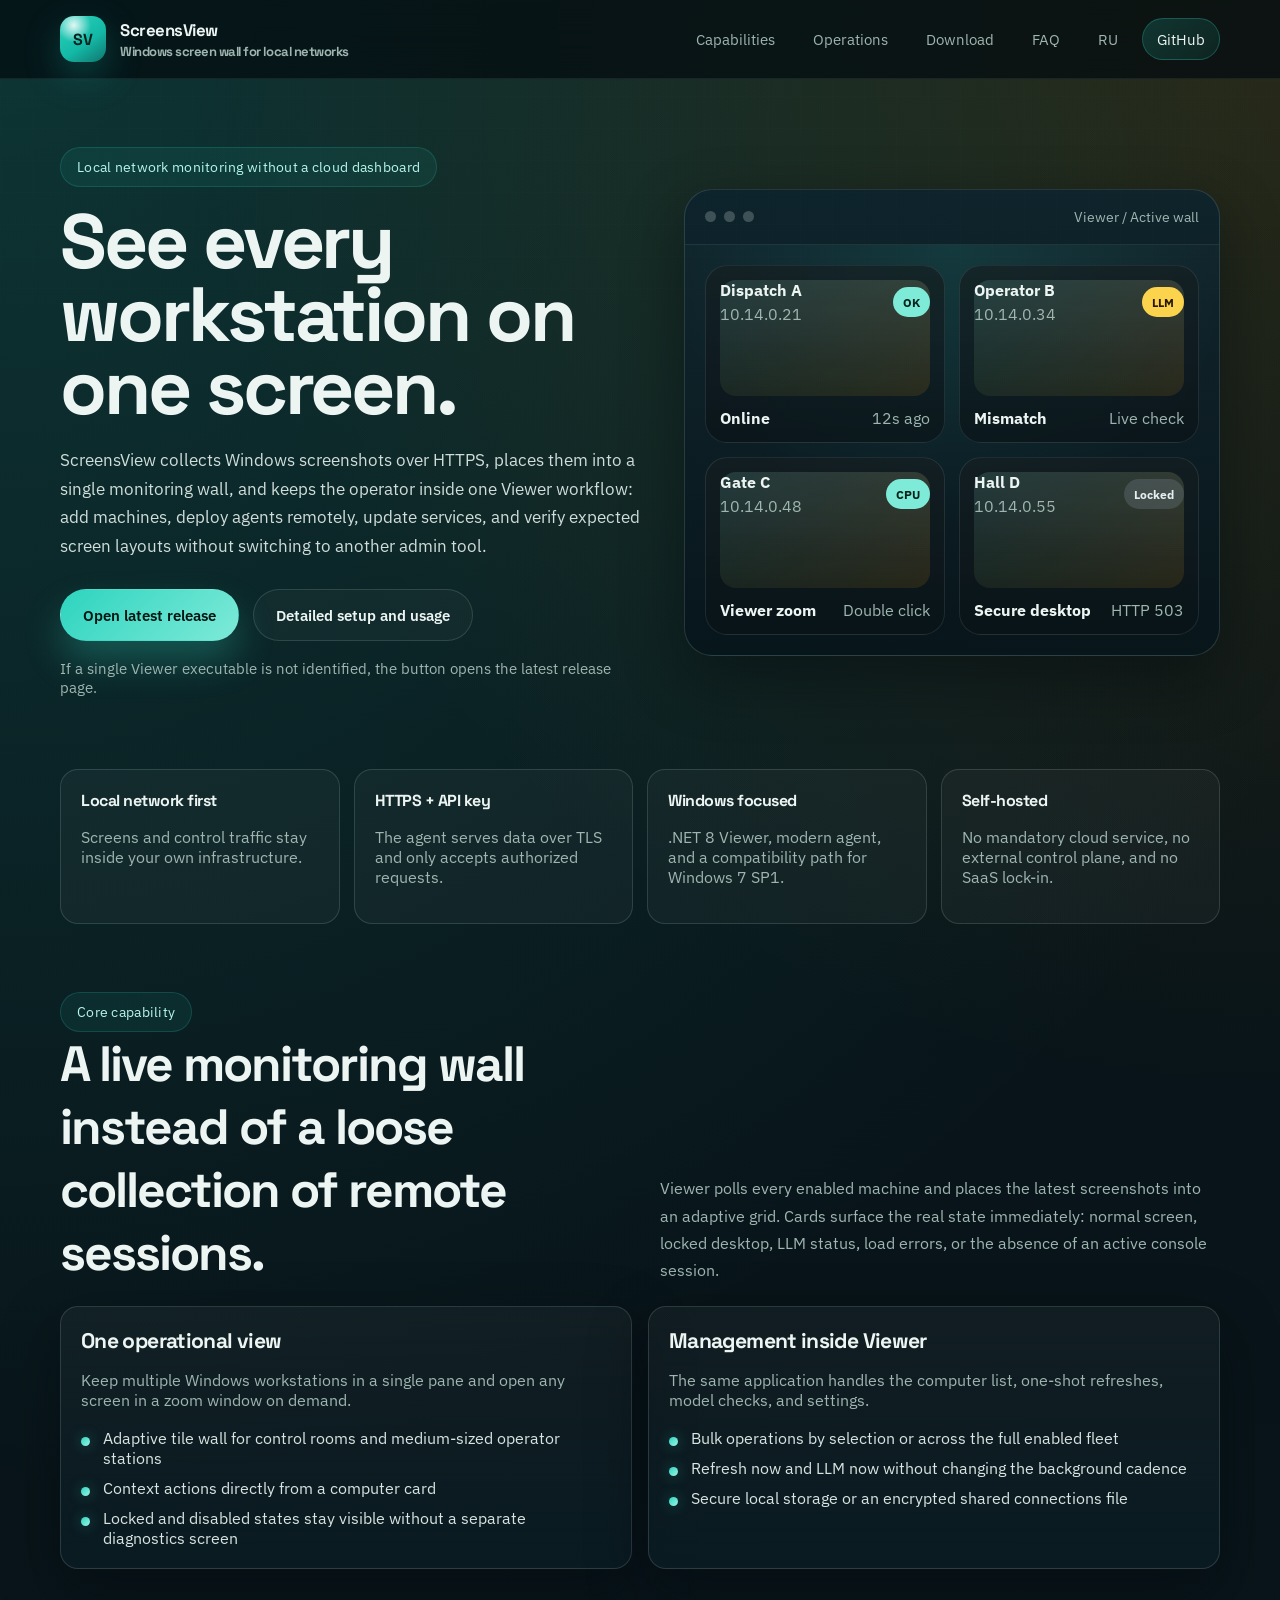
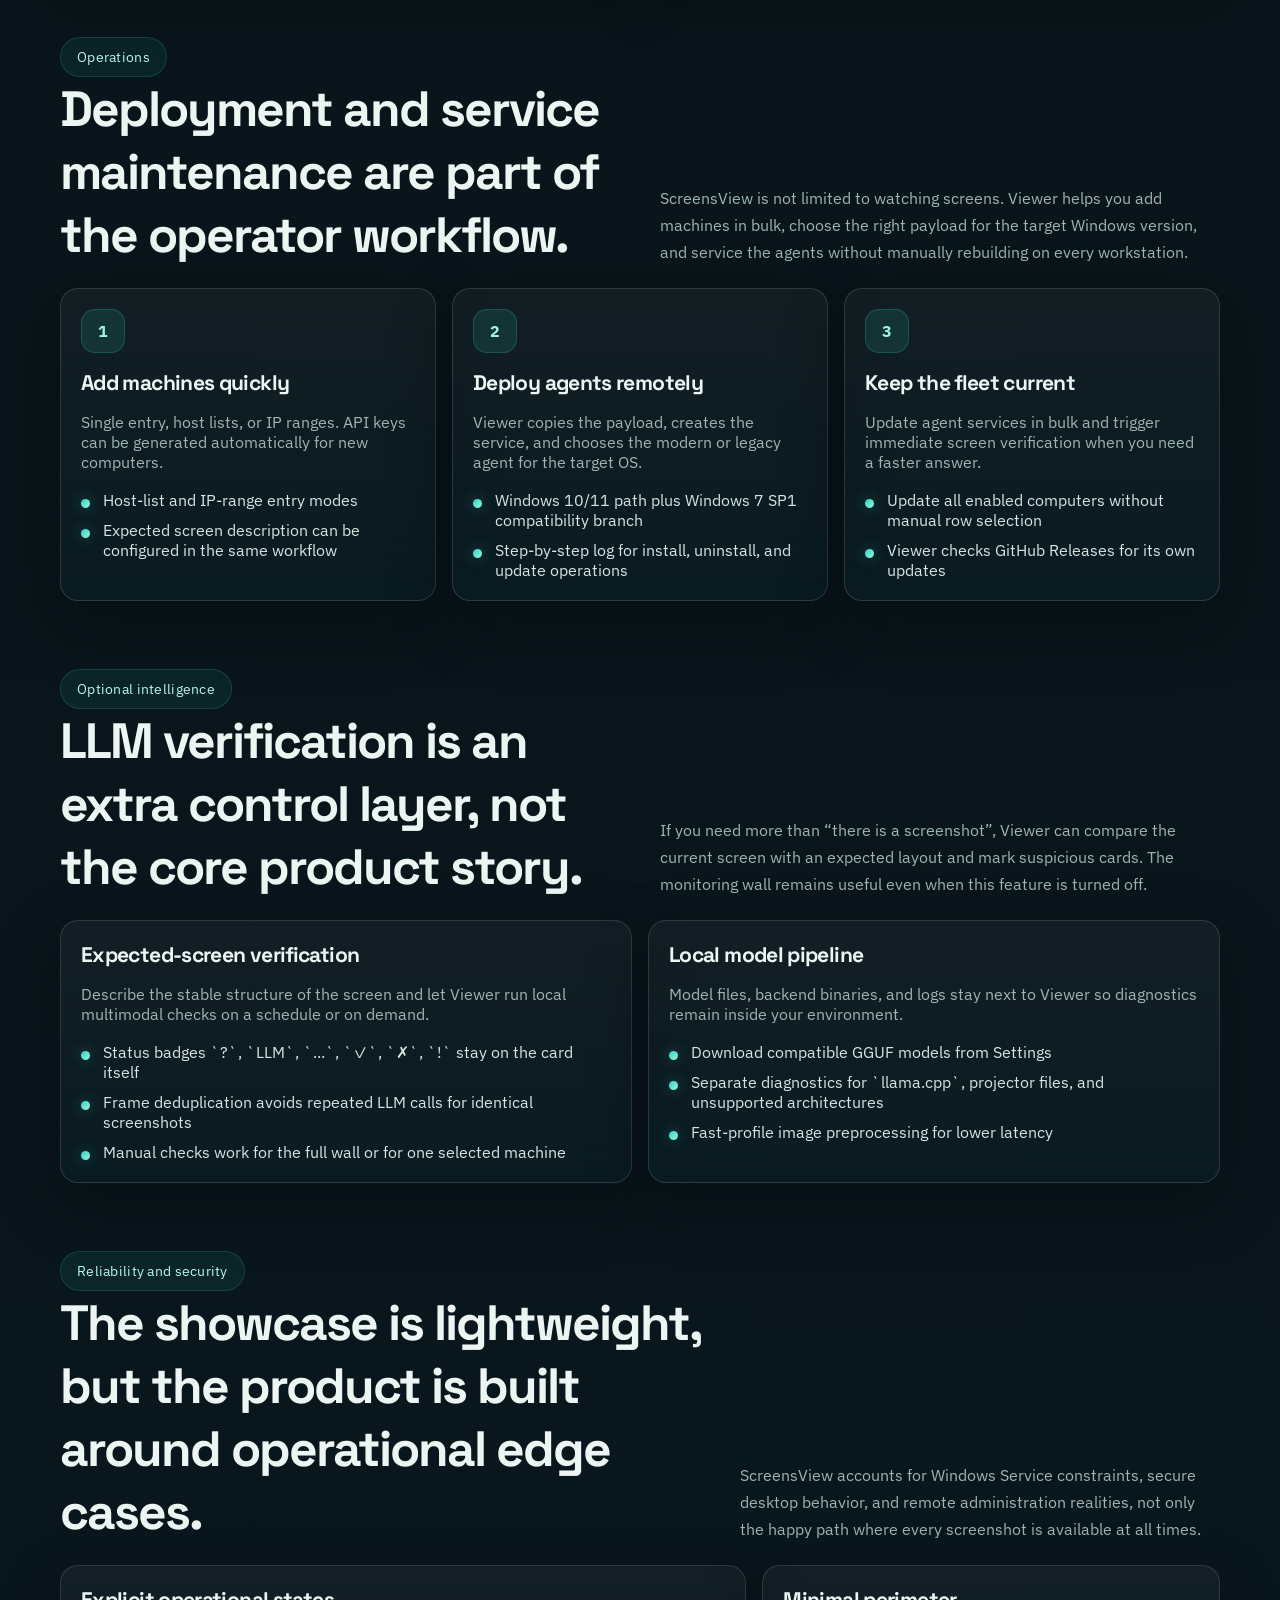
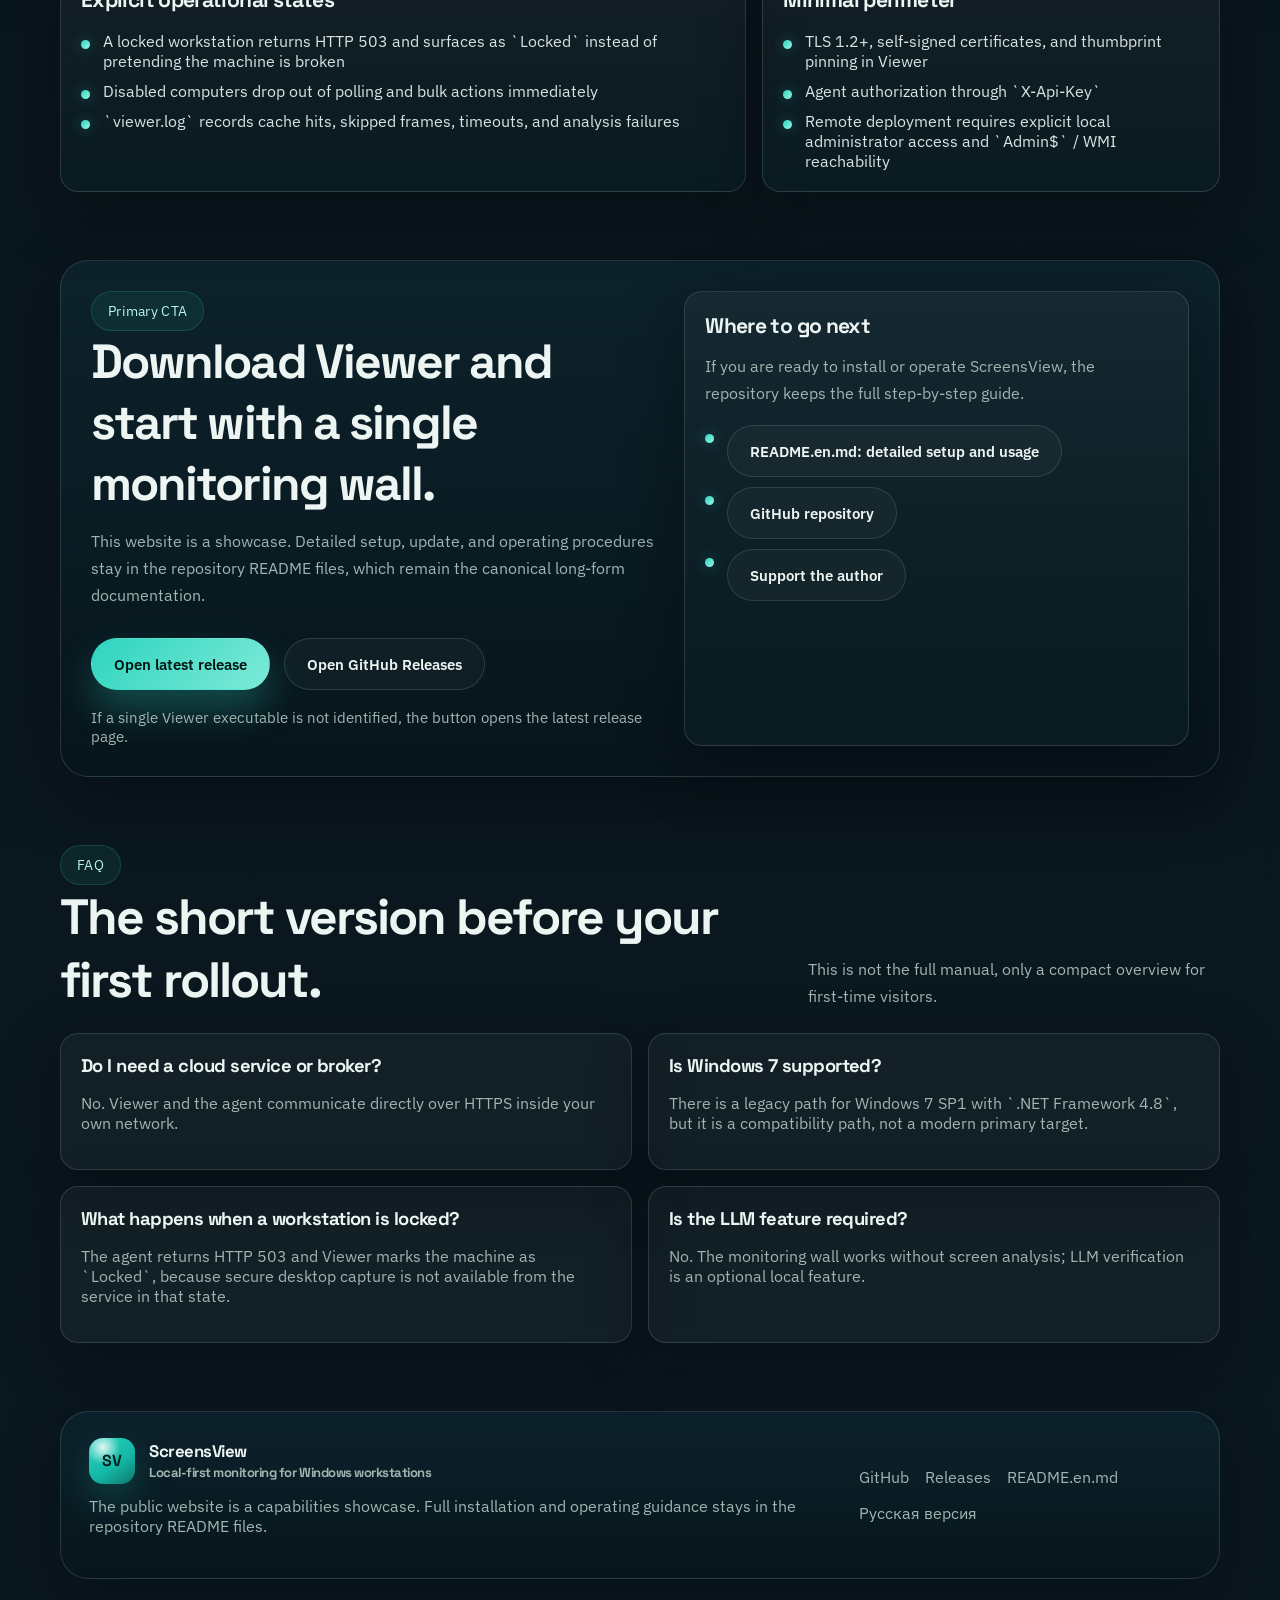
==== website/en/index.html @ a1db934d "feat: add bilingual GitHub Pages showcase - add Russian and English one-page showcase sites under we" ====
<!DOCTYPE html>
<html lang="en"
      data-release-fallback="https://github.com/titanrain/ScreensView/releases"
      data-download-primary-label="Download Viewer"
      data-download-fallback-label="Open latest release"
      data-download-direct-status="A direct executable is available in the current ScreensView release."
      data-download-fallback-status="If a single Viewer executable is not identified, the button opens the latest release page.">
<head>
  <meta charset="utf-8">
  <meta name="viewport" content="width=device-width, initial-scale=1">
  <title>ScreensView - monitor Windows workstations across your local network</title>
  <meta name="description" content="ScreensView shows Windows workstation screens in a single monitoring wall, helps deploy agents remotely, and optionally verifies expected screen states.">
  <link rel="preconnect" href="https://fonts.googleapis.com">
  <link rel="preconnect" href="https://fonts.gstatic.com" crossorigin>
  <link href="https://fonts.googleapis.com/css2?family=IBM+Plex+Sans:wght@400;500;600;700&family=Space+Grotesk:wght@500;700&display=swap" rel="stylesheet">
  <link rel="stylesheet" href="../assets/site.css">
</head>
<body>
  <header class="topbar">
    <div class="topbar-inner">
      <a class="brand" href="#top" aria-label="ScreensView">
        <span class="brand-mark">SV</span>
        <span class="brand-copy">
          <strong>ScreensView</strong>
          <span>Windows screen wall for local networks</span>
        </span>
      </a>
      <button class="nav-toggle" type="button" data-menu-toggle aria-expanded="false" aria-controls="site-nav">
        <span class="sr-only">Open navigation</span>
        <svg viewBox="0 0 24 24" fill="none" stroke="currentColor" stroke-width="1.7" stroke-linecap="round">
          <path d="M4 7h16"></path><path d="M4 12h16"></path><path d="M4 17h16"></path>
        </svg>
      </button>
      <nav class="site-nav" id="site-nav" data-site-nav data-open="false" aria-label="Primary navigation">
        <a href="#capabilities">Capabilities</a>
        <a href="#operations">Operations</a>
        <a href="#download">Download</a>
        <a href="#faq">FAQ</a>
        <a href="../" lang="ru" hreflang="ru">RU</a>
        <a class="nav-cta" href="https://github.com/titanrain/ScreensView">GitHub</a>
      </nav>
    </div>
  </header>

  <main id="top">
    <section class="hero">
      <div>
        <span class="eyebrow">Local network monitoring without a cloud dashboard</span>
        <h1>See every workstation on one screen.</h1>
        <p class="hero-lede">
          ScreensView collects Windows screenshots over HTTPS, places them into a single monitoring wall,
          and keeps the operator inside one Viewer workflow: add machines, deploy agents remotely, update services,
          and verify expected screen layouts without switching to another admin tool.
        </p>
        <div class="hero-actions">
          <a class="button button-primary" data-download-link data-dynamic-label="true" href="https://github.com/titanrain/ScreensView/releases">Download Viewer</a>
          <a class="button button-secondary" href="https://github.com/titanrain/ScreensView/blob/master/README.en.md">Detailed setup and usage</a>
        </div>
        <div class="status-line">
          <span data-download-status>If a single Viewer executable is not identified, the button opens the latest release page.</span>
          <strong data-download-version hidden></strong>
        </div>
      </div>
      <article class="hero-card" aria-label="Monitoring wall preview">
        <div class="hero-card-top">
          <div class="dots" aria-hidden="true"><span></span><span></span><span></span></div>
          <span class="mock-meta">Viewer / Active wall</span>
        </div>
        <div class="wall-grid">
          <article class="screen-card"><header><div class="screen-title"><strong>Dispatch A</strong><span>10.14.0.21</span></div><span class="screen-badge ok">OK</span></header><footer><strong>Online</strong><span>12s ago</span></footer></article>
          <article class="screen-card"><header><div class="screen-title"><strong>Operator B</strong><span>10.14.0.34</span></div><span class="screen-badge warn">LLM</span></header><footer><strong>Mismatch</strong><span>Live check</span></footer></article>
          <article class="screen-card"><header><div class="screen-title"><strong>Gate C</strong><span>10.14.0.48</span></div><span class="screen-badge ok">CPU</span></header><footer><strong>Viewer zoom</strong><span>Double click</span></footer></article>
          <article class="screen-card"><header><div class="screen-title"><strong>Hall D</strong><span>10.14.0.55</span></div><span class="screen-badge locked">Locked</span></header><footer><strong>Secure desktop</strong><span>HTTP 503</span></footer></article>
        </div>
      </article>
    </section>

    <section class="section">
      <div class="trust-strip">
        <article class="trust-item"><strong>Local network first</strong><p>Screens and control traffic stay inside your own infrastructure.</p></article>
        <article class="trust-item"><strong>HTTPS + API key</strong><p>The agent serves data over TLS and only accepts authorized requests.</p></article>
        <article class="trust-item"><strong>Windows focused</strong><p>.NET 8 Viewer, modern agent, and a compatibility path for Windows 7 SP1.</p></article>
        <article class="trust-item"><strong>Self-hosted</strong><p>No mandatory cloud service, no external control plane, and no SaaS lock-in.</p></article>
      </div>
    </section>

    <section class="section" id="capabilities">
      <div class="section-intro">
        <div><span class="eyebrow">Core capability</span><h2>A live monitoring wall instead of a loose collection of remote sessions.</h2></div>
        <p>Viewer polls every enabled machine and places the latest screenshots into an adaptive grid. Cards surface the real state immediately: normal screen, locked desktop, LLM status, load errors, or the absence of an active console session.</p>
      </div>
      <div class="feature-grid">
        <article class="feature-card"><h3>One operational view</h3><p>Keep multiple Windows workstations in a single pane and open any screen in a zoom window on demand.</p><ul><li>Adaptive tile wall for control rooms and medium-sized operator stations</li><li>Context actions directly from a computer card</li><li>Locked and disabled states stay visible without a separate diagnostics screen</li></ul></article>
        <article class="feature-card"><h3>Management inside Viewer</h3><p>The same application handles the computer list, one-shot refreshes, model checks, and settings.</p><ul><li>Bulk operations by selection or across the full enabled fleet</li><li>Refresh now and LLM now without changing the background cadence</li><li>Secure local storage or an encrypted shared connections file</li></ul></article>
      </div>
    </section>

    <section class="section" id="operations">
      <div class="section-intro">
        <div><span class="eyebrow">Operations</span><h2>Deployment and service maintenance are part of the operator workflow.</h2></div>
        <p>ScreensView is not limited to watching screens. Viewer helps you add machines in bulk, choose the right payload for the target Windows version, and service the agents without manually rebuilding on every workstation.</p>
      </div>
      <div class="ops-grid">
        <article class="ops-card"><span class="ops-step">1</span><h3>Add machines quickly</h3><p>Single entry, host lists, or IP ranges. API keys can be generated automatically for new computers.</p><ul><li>Host-list and IP-range entry modes</li><li>Expected screen description can be configured in the same workflow</li></ul></article>
        <article class="ops-card"><span class="ops-step">2</span><h3>Deploy agents remotely</h3><p>Viewer copies the payload, creates the service, and chooses the modern or legacy agent for the target OS.</p><ul><li>Windows 10/11 path plus Windows 7 SP1 compatibility branch</li><li>Step-by-step log for install, uninstall, and update operations</li></ul></article>
        <article class="ops-card"><span class="ops-step">3</span><h3>Keep the fleet current</h3><p>Update agent services in bulk and trigger immediate screen verification when you need a faster answer.</p><ul><li>Update all enabled computers without manual row selection</li><li>Viewer checks GitHub Releases for its own updates</li></ul></article>
      </div>
    </section>

    <section class="section">
      <div class="section-intro">
        <div><span class="eyebrow">Optional intelligence</span><h2>LLM verification is an extra control layer, not the core product story.</h2></div>
        <p>If you need more than “there is a screenshot”, Viewer can compare the current screen with an expected layout and mark suspicious cards. The monitoring wall remains useful even when this feature is turned off.</p>
      </div>
      <div class="feature-grid">
        <article class="feature-card"><h3>Expected-screen verification</h3><p>Describe the stable structure of the screen and let Viewer run local multimodal checks on a schedule or on demand.</p><ul><li>Status badges `?`, `LLM`, `...`, `✓`, `✗`, `!` stay on the card itself</li><li>Frame deduplication avoids repeated LLM calls for identical screenshots</li><li>Manual checks work for the full wall or for one selected machine</li></ul></article>
        <article class="feature-card"><h3>Local model pipeline</h3><p>Model files, backend binaries, and logs stay next to Viewer so diagnostics remain inside your environment.</p><ul><li>Download compatible GGUF models from Settings</li><li>Separate diagnostics for `llama.cpp`, projector files, and unsupported architectures</li><li>Fast-profile image preprocessing for lower latency</li></ul></article>
      </div>
    </section>

    <section class="section">
      <div class="section-intro">
        <div><span class="eyebrow">Reliability and security</span><h2>The showcase is lightweight, but the product is built around operational edge cases.</h2></div>
        <p>ScreensView accounts for Windows Service constraints, secure desktop behavior, and remote administration realities, not only the happy path where every screenshot is available at all times.</p>
      </div>
      <div class="reliability-grid">
        <article class="reliability-card"><h3>Explicit operational states</h3><ul><li>A locked workstation returns HTTP 503 and surfaces as `Locked` instead of pretending the machine is broken</li><li>Disabled computers drop out of polling and bulk actions immediately</li><li>`viewer.log` records cache hits, skipped frames, timeouts, and analysis failures</li></ul></article>
        <article class="reliability-card"><h3>Minimal perimeter</h3><ul><li>TLS 1.2+, self-signed certificates, and thumbprint pinning in Viewer</li><li>Agent authorization through `X-Api-Key`</li><li>Remote deployment requires explicit local administrator access and `Admin$` / WMI reachability</li></ul></article>
      </div>
    </section>

    <section class="section" id="download">
      <div class="cta-panel">
        <div>
          <span class="eyebrow">Primary CTA</span>
          <h2>Download Viewer and start with a single monitoring wall.</h2>
          <p>This website is a showcase. Detailed setup, update, and operating procedures stay in the repository README files, which remain the canonical long-form documentation.</p>
          <div class="hero-actions">
            <a class="button button-primary" data-download-link data-dynamic-label="true" href="https://github.com/titanrain/ScreensView/releases">Download Viewer</a>
            <a class="button button-secondary" href="https://github.com/titanrain/ScreensView/releases">Open GitHub Releases</a>
          </div>
          <div class="status-line"><span data-download-status>If a single Viewer executable is not identified, the button opens the latest release page.</span><strong data-download-version hidden></strong></div>
        </div>
        <aside class="feature-card">
          <h3>Where to go next</h3>
          <p>If you are ready to install or operate ScreensView, the repository keeps the full step-by-step guide.</p>
          <ul>
            <li><a class="link-button button-secondary" href="https://github.com/titanrain/ScreensView/blob/master/README.en.md">README.en.md: detailed setup and usage</a></li>
            <li><a class="link-button button-secondary" href="https://github.com/titanrain/ScreensView">GitHub repository</a></li>
            <li><a class="link-button button-secondary" href="https://donatr.ee/titanrain">Support the author</a></li>
          </ul>
        </aside>
      </div>
    </section>

    <section class="section" id="faq">
      <div class="section-intro">
        <div><span class="eyebrow">FAQ</span><h2>The short version before your first rollout.</h2></div>
        <p>This is not the full manual, only a compact overview for first-time visitors.</p>
      </div>
      <div class="faq-grid">
        <article class="faq-item"><h3>Do I need a cloud service or broker?</h3><p>No. Viewer and the agent communicate directly over HTTPS inside your own network.</p></article>
        <article class="faq-item"><h3>Is Windows 7 supported?</h3><p>There is a legacy path for Windows 7 SP1 with `.NET Framework 4.8`, but it is a compatibility path, not a modern primary target.</p></article>
        <article class="faq-item"><h3>What happens when a workstation is locked?</h3><p>The agent returns HTTP 503 and Viewer marks the machine as `Locked`, because secure desktop capture is not available from the service in that state.</p></article>
        <article class="faq-item"><h3>Is the LLM feature required?</h3><p>No. The monitoring wall works without screen analysis; LLM verification is an optional local feature.</p></article>
      </div>
    </section>
  </main>

  <footer class="footer">
    <div class="footer-panel">
      <div class="footer-inner">
        <div>
          <div class="brand"><span class="brand-mark">SV</span><span class="brand-copy"><strong>ScreensView</strong><span>Local-first monitoring for Windows workstations</span></span></div>
          <p class="footnote" style="margin-top: 12px;">The public website is a capabilities showcase. Full installation and operating guidance stays in the repository README files.</p>
        </div>
        <nav class="footer-links" aria-label="Footer links">
          <a href="https://github.com/titanrain/ScreensView">GitHub</a>
          <a href="https://github.com/titanrain/ScreensView/releases">Releases</a>
          <a href="https://github.com/titanrain/ScreensView/blob/master/README.en.md">README.en.md</a>
          <a href="../" lang="ru" hreflang="ru">Русская версия</a>
        </nav>
      </div>
    </div>
  </footer>

  <script src="../assets/site.js"></script>
</body>
</html>
---- website/assets/site.css ----
:root {
  --bg: #081419;
  --surface: rgba(11, 26, 33, 0.78);
  --surface-strong: rgba(13, 35, 45, 0.94);
  --border: rgba(178, 204, 201, 0.18);
  --text: #edf5f3;
  --muted: #9eb5b0;
  --brand: #2dd4bf;
  --brand-strong: #0f766e;
  --accent: #f59e0b;
  --shadow: 0 22px 60px rgba(1, 8, 12, 0.42);
  --radius-lg: 28px;
  --radius-md: 18px;
  --content-width: min(1160px, calc(100vw - 40px));
}

* {
  box-sizing: border-box;
}

html {
  scroll-behavior: smooth;
}

body {
  margin: 0;
  min-width: 320px;
  color: var(--text);
  font-family: "IBM Plex Sans", "Segoe UI", sans-serif;
  background:
    radial-gradient(circle at top left, rgba(45, 212, 191, 0.18), transparent 30%),
    radial-gradient(circle at top right, rgba(245, 158, 11, 0.14), transparent 22%),
    linear-gradient(180deg, #071216 0%, #081419 22%, #0b1820 100%);
}

body::before {
  content: "";
  position: fixed;
  inset: 0;
  pointer-events: none;
  background-image:
    linear-gradient(rgba(255, 255, 255, 0.025) 1px, transparent 1px),
    linear-gradient(90deg, rgba(255, 255, 255, 0.025) 1px, transparent 1px);
  background-size: 32px 32px;
  mask-image: linear-gradient(180deg, rgba(255, 255, 255, 0.4), transparent 88%);
}

a {
  color: inherit;
  text-decoration: none;
}

.topbar {
  position: sticky;
  top: 0;
  z-index: 20;
  backdrop-filter: blur(18px);
  background: rgba(4, 12, 16, 0.72);
  border-bottom: 1px solid rgba(163, 194, 190, 0.1);
}

.topbar-inner,
.hero,
.section,
.footer-panel {
  width: var(--content-width);
  margin: 0 auto;
}

.topbar-inner {
  display: flex;
  align-items: center;
  justify-content: space-between;
  min-height: 78px;
  gap: 24px;
}

.brand {
  display: inline-flex;
  align-items: center;
  gap: 14px;
  font-family: "Space Grotesk", "Segoe UI", sans-serif;
  font-weight: 700;
  letter-spacing: -0.03em;
}

.brand-mark {
  display: grid;
  place-items: center;
  width: 46px;
  height: 46px;
  border-radius: 14px;
  color: #03211d;
  background:
    radial-gradient(circle at 30% 20%, rgba(255, 255, 255, 0.86), transparent 35%),
    linear-gradient(145deg, #2dd4bf 0%, #14b8a6 58%, #0f766e 100%);
  box-shadow: 0 14px 34px rgba(15, 118, 110, 0.45);
}

.brand-copy {
  display: flex;
  flex-direction: column;
  gap: 2px;
}

.brand-copy strong {
  font-size: 1.05rem;
}

.brand-copy span {
  font-size: 0.82rem;
  color: var(--muted);
}

.nav-toggle {
  display: none;
  width: 44px;
  height: 44px;
  border: 1px solid var(--border);
  border-radius: 14px;
  background: rgba(255, 255, 255, 0.02);
  color: var(--text);
}

.site-nav {
  display: flex;
  align-items: center;
  gap: 10px;
}

.site-nav a {
  padding: 10px 14px;
  border-radius: 999px;
  color: var(--muted);
  font-size: 0.95rem;
}

.site-nav a:hover,
.site-nav a:focus-visible,
.footer-links a:hover,
.footer-links a:focus-visible {
  color: var(--text);
  background: rgba(255, 255, 255, 0.05);
}

.nav-cta {
  background: linear-gradient(135deg, rgba(45, 212, 191, 0.18), rgba(45, 212, 191, 0.09));
  border: 1px solid rgba(45, 212, 191, 0.28);
  color: var(--text) !important;
}

.hero {
  display: grid;
  grid-template-columns: 1.04fr 0.96fr;
  gap: 44px;
  padding: 68px 0 38px;
  align-items: center;
}

.eyebrow {
  display: inline-flex;
  align-items: center;
  gap: 10px;
  padding: 10px 16px;
  border-radius: 999px;
  background: rgba(45, 212, 191, 0.08);
  border: 1px solid rgba(45, 212, 191, 0.18);
  color: #b6f5eb;
  font-size: 0.88rem;
  letter-spacing: 0.02em;
}

.hero h1,
.section h2,
.faq-item h3,
.cta-panel h2 {
  margin: 0;
  font-family: "Space Grotesk", "Segoe UI", sans-serif;
  letter-spacing: -0.04em;
}

.hero h1 {
  margin-top: 18px;
  font-size: clamp(2.7rem, 6vw, 4.8rem);
  line-height: 0.95;
}

.hero-lede {
  margin: 22px 0 0;
  max-width: 620px;
  color: #d0ddda;
  font-size: 1.06rem;
  line-height: 1.7;
}

.hero-actions,
.status-line,
.trust-strip,
.feature-grid,
.ops-grid,
.reliability-grid,
.faq-grid,
.footer-inner {
  display: grid;
}

.hero-actions {
  grid-auto-flow: column;
  justify-content: start;
  gap: 14px;
  margin-top: 28px;
}

.button,
.link-button {
  display: inline-flex;
  align-items: center;
  justify-content: center;
  gap: 10px;
  min-height: 52px;
  padding: 0 22px;
  border-radius: 999px;
  border: 1px solid transparent;
  font-weight: 600;
  font-size: 0.96rem;
  transition: transform 160ms ease, border-color 160ms ease, background 160ms ease;
}

.button:hover,
.link-button:hover,
.button:focus-visible,
.link-button:focus-visible {
  transform: translateY(-1px);
}

.button-primary {
  color: #041612;
  background: linear-gradient(135deg, #2dd4bf, #7eead8);
  box-shadow: 0 20px 36px rgba(45, 212, 191, 0.28);
}

.button-secondary {
  border-color: rgba(168, 194, 190, 0.18);
  background: rgba(255, 255, 255, 0.03);
  color: var(--text);
}

.status-line {
  grid-auto-flow: column;
  justify-content: start;
  gap: 18px;
  align-items: center;
  margin-top: 18px;
  color: var(--muted);
  font-size: 0.93rem;
}

.status-line strong {
  color: var(--text);
}

.hero-card,
.feature-card,
.ops-card,
.reliability-card,
.cta-panel,
.faq-item,
.footer-panel {
  background: linear-gradient(180deg, rgba(13, 35, 45, 0.9), rgba(7, 21, 27, 0.9));
  border: 1px solid var(--border);
  border-radius: var(--radius-lg);
  box-shadow: var(--shadow);
}

.hero-card {
  overflow: hidden;
}

.hero-card-top {
  display: flex;
  align-items: center;
  justify-content: space-between;
  padding: 18px 20px;
  border-bottom: 1px solid rgba(160, 192, 189, 0.12);
}

.dots {
  display: flex;
  gap: 8px;
}

.dots span {
  width: 11px;
  height: 11px;
  border-radius: 999px;
  background: rgba(232, 243, 241, 0.22);
}

.mock-meta {
  color: var(--muted);
  font-size: 0.86rem;
}

.wall-grid {
  display: grid;
  grid-template-columns: repeat(2, 1fr);
  gap: 14px;
  padding: 20px;
  background:
    linear-gradient(180deg, rgba(255, 255, 255, 0.012), transparent),
    radial-gradient(circle at top, rgba(45, 212, 191, 0.12), transparent 58%);
}

.screen-card {
  position: relative;
  min-height: 162px;
  padding: 14px;
  border-radius: 22px;
  background:
    linear-gradient(180deg, rgba(255, 255, 255, 0.05), rgba(255, 255, 255, 0.018)),
    rgba(3, 13, 17, 0.68);
  border: 1px solid rgba(176, 205, 201, 0.12);
}

.screen-card::after {
  content: "";
  position: absolute;
  inset: 14px 14px auto;
  height: 66%;
  border-radius: 16px;
  background:
    linear-gradient(145deg, rgba(45, 212, 191, 0.08), rgba(245, 158, 11, 0.12)),
    linear-gradient(180deg, rgba(255, 255, 255, 0.08), transparent);
}

.screen-card header,
.screen-card footer {
  position: relative;
  z-index: 1;
  display: flex;
  align-items: center;
  justify-content: space-between;
}

.screen-card header {
  margin-bottom: 84px;
}

.screen-title {
  display: flex;
  flex-direction: column;
  gap: 4px;
}

.screen-title strong {
  font-size: 0.98rem;
}

.screen-title span,
.screen-card footer span,
.footnote,
.section-intro p,
.trust-item p,
.feature-card p,
.ops-card p,
.reliability-card p,
.cta-panel p,
.faq-item p {
  color: var(--muted);
}

.screen-badge {
  padding: 7px 10px;
  border-radius: 999px;
  font-size: 0.78rem;
  font-weight: 700;
}

.screen-badge.ok {
  color: #04231a;
  background: #7eead8;
}

.screen-badge.warn {
  color: #271803;
  background: #fcd34d;
}

.screen-badge.locked {
  color: #e6eef0;
  background: rgba(148, 163, 184, 0.22);
}

.section {
  padding: 34px 0;
}

.section-intro {
  display: flex;
  align-items: end;
  justify-content: space-between;
  gap: 24px;
  margin-bottom: 22px;
}

.section-intro h2 {
  font-size: clamp(2rem, 4vw, 3.1rem);
}

.section-intro p {
  max-width: 560px;
  margin: 0;
  line-height: 1.7;
}

.trust-strip {
  grid-template-columns: repeat(4, 1fr);
  gap: 14px;
}

.trust-item,
.feature-card,
.ops-card,
.reliability-card,
.faq-item {
  padding: 20px;
  border: 1px solid var(--border);
  border-radius: var(--radius-md);
  background: rgba(255, 255, 255, 0.035);
}

.trust-item strong,
.feature-card h3,
.ops-card h3,
.reliability-card h3,
.cta-side h3,
.faq-item h3 {
  font-family: "Space Grotesk", "Segoe UI", sans-serif;
  letter-spacing: -0.03em;
}

.trust-item strong {
  display: block;
  margin-bottom: 8px;
}

.feature-grid {
  grid-template-columns: repeat(2, 1fr);
  gap: 16px;
}

.feature-card,
.ops-card,
.reliability-card {
  background: linear-gradient(180deg, rgba(255, 255, 255, 0.04), rgba(10, 28, 35, 0.84));
}

.feature-card h3,
.ops-card h3,
.reliability-card h3 {
  margin: 0 0 10px;
  font-size: 1.32rem;
}

.feature-card ul,
.ops-card ul,
.reliability-card ul,
.cta-side ul {
  margin: 18px 0 0;
  padding: 0;
  list-style: none;
  display: grid;
  gap: 10px;
}

.feature-card li,
.ops-card li,
.reliability-card li,
.cta-side li {
  position: relative;
  padding-left: 22px;
  color: #d8e4e1;
}

.feature-card li::before,
.ops-card li::before,
.reliability-card li::before,
.cta-side li::before {
  content: "";
  position: absolute;
  left: 0;
  top: 0.56em;
  width: 9px;
  height: 9px;
  border-radius: 999px;
  background: linear-gradient(135deg, var(--brand), #99f6e4);
  box-shadow: 0 0 14px rgba(45, 212, 191, 0.4);
}

.ops-grid {
  grid-template-columns: repeat(3, 1fr);
  gap: 16px;
}

.ops-step {
  display: inline-flex;
  align-items: center;
  justify-content: center;
  width: 44px;
  height: 44px;
  margin-bottom: 16px;
  border-radius: 14px;
  background: rgba(45, 212, 191, 0.12);
  border: 1px solid rgba(45, 212, 191, 0.22);
  color: #9cf4e8;
  font-weight: 700;
}

.reliability-grid {
  grid-template-columns: 1.2fr 0.8fr;
  gap: 16px;
}

.cta-panel {
  display: grid;
  grid-template-columns: 1.06fr 0.94fr;
  gap: 24px;
  padding: 30px;
}

.cta-panel h2 {
  font-size: clamp(2rem, 4vw, 3rem);
}

.cta-panel p {
  margin-top: 14px;
  line-height: 1.7;
}

.cta-side {
  padding: 24px;
  border-radius: 22px;
  background: rgba(255, 255, 255, 0.035);
  border: 1px solid rgba(181, 203, 200, 0.12);
}

.cta-side h3 {
  margin: 0 0 10px;
}

.faq-grid {
  grid-template-columns: repeat(2, 1fr);
  gap: 16px;
}

.faq-item h3 {
  margin-bottom: 10px;
  font-size: 1.15rem;
}

.footer {
  padding: 34px 0 44px;
}

.footer-panel {
  padding: 26px 28px;
}

.footer-inner {
  display: flex;
  align-items: center;
  justify-content: space-between;
  gap: 18px;
}

.footer-links {
  display: flex;
  flex-wrap: wrap;
  gap: 16px;
  color: var(--muted);
}

.sr-only {
  position: absolute;
  width: 1px;
  height: 1px;
  padding: 0;
  margin: -1px;
  overflow: hidden;
  clip: rect(0, 0, 0, 0);
  white-space: nowrap;
  border: 0;
}

@media (max-width: 1080px) {
  .hero,
  .cta-panel,
  .reliability-grid {
    grid-template-columns: 1fr;
  }

  .trust-strip,
  .feature-grid,
  .ops-grid,
  .faq-grid {
    grid-template-columns: repeat(2, 1fr);
  }
}

@media (max-width: 760px) {
  .nav-toggle {
    display: inline-flex;
    align-items: center;
    justify-content: center;
  }

  .site-nav {
    position: absolute;
    top: calc(100% + 12px);
    right: 20px;
    left: 20px;
    display: grid;
    padding: 14px;
    border-radius: 22px;
    background: rgba(5, 15, 20, 0.96);
    border: 1px solid rgba(165, 195, 191, 0.16);
    box-shadow: var(--shadow);
    opacity: 0;
    transform: translateY(-8px);
    pointer-events: none;
    transition: opacity 160ms ease, transform 160ms ease;
  }

  .site-nav[data-open="true"] {
    opacity: 1;
    transform: translateY(0);
    pointer-events: auto;
  }

  .hero {
    padding-top: 48px;
  }

  .hero-actions,
  .status-line,
  .trust-strip,
  .feature-grid,
  .ops-grid,
  .reliability-grid,
  .faq-grid {
    grid-template-columns: 1fr;
    grid-auto-flow: row;
  }

  .wall-grid {
    grid-template-columns: 1fr;
  }

  .section-intro,
  .footer-inner {
    flex-direction: column;
    align-items: start;
  }
}
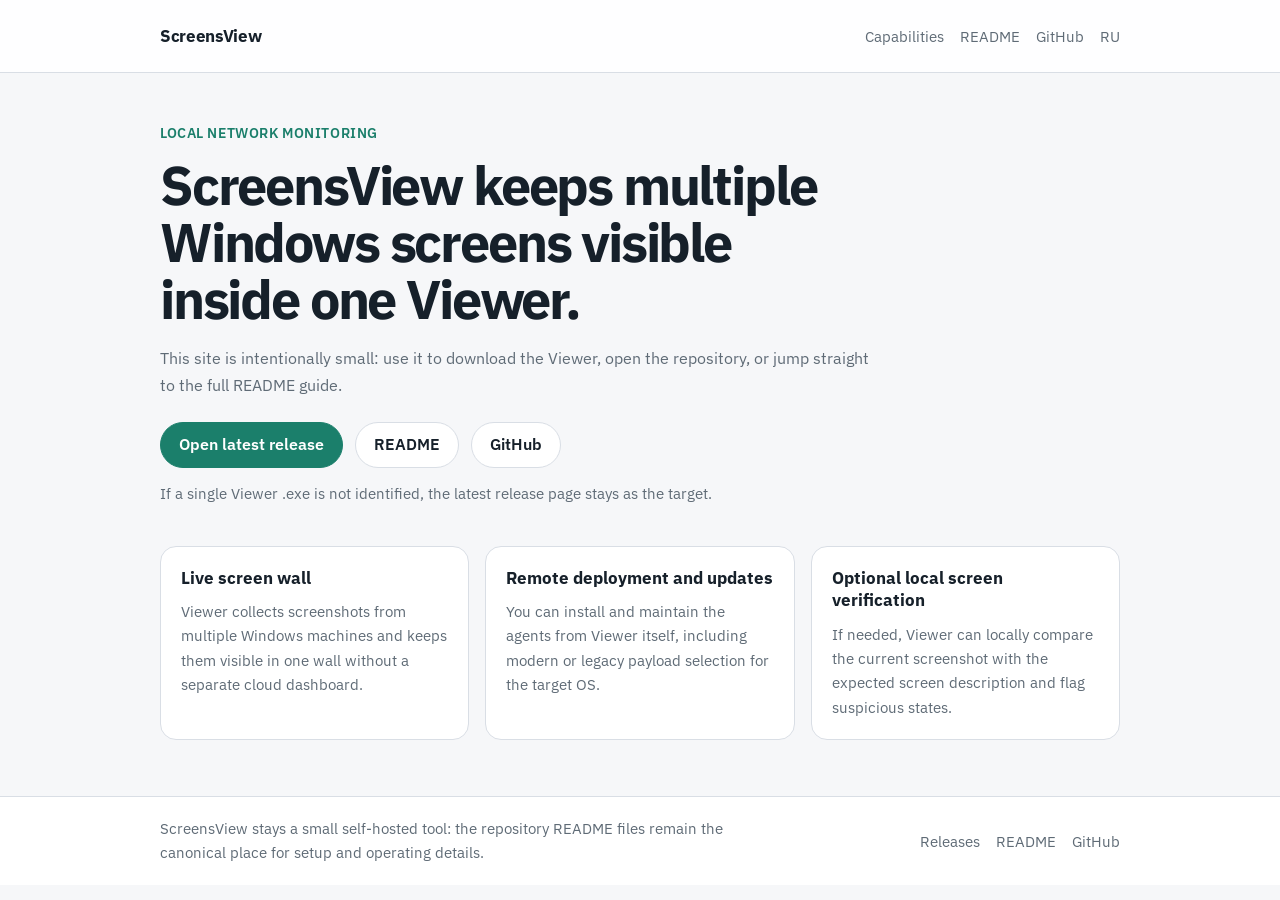
==== commit 8def65c6: "feat: simplify GitHub Pages showcase Reduce the RU and EN Pages site to a minimal product homepage w" ====
--- a/website/en/index.html
+++ b/website/en/index.html
@@ -4,182 +4,71 @@
       data-download-primary-label="Download Viewer"
       data-download-fallback-label="Open latest release"
       data-download-direct-status="A direct executable is available in the current ScreensView release."
-      data-download-fallback-status="If a single Viewer executable is not identified, the button opens the latest release page.">
+      data-download-fallback-status="If a single Viewer .exe is not identified, the latest release page stays as the target.">
 <head>
   <meta charset="utf-8">
   <meta name="viewport" content="width=device-width, initial-scale=1">
-  <title>ScreensView - monitor Windows workstations across your local network</title>
-  <meta name="description" content="ScreensView shows Windows workstation screens in a single monitoring wall, helps deploy agents remotely, and optionally verifies expected screen states.">
+  <title>ScreensView - Windows screens in one Viewer</title>
+  <meta name="description" content="ScreensView shows Windows workstation screens inside one Viewer and helps manage the agents without extra infrastructure.">
   <link rel="preconnect" href="https://fonts.googleapis.com">
   <link rel="preconnect" href="https://fonts.gstatic.com" crossorigin>
-  <link href="https://fonts.googleapis.com/css2?family=IBM+Plex+Sans:wght@400;500;600;700&family=Space+Grotesk:wght@500;700&display=swap" rel="stylesheet">
+  <link href="https://fonts.googleapis.com/css2?family=IBM+Plex+Sans:wght@400;500;600;700&display=swap" rel="stylesheet">
   <link rel="stylesheet" href="../assets/site.css">
 </head>
 <body>
-  <header class="topbar">
-    <div class="topbar-inner">
-      <a class="brand" href="#top" aria-label="ScreensView">
-        <span class="brand-mark">SV</span>
-        <span class="brand-copy">
-          <strong>ScreensView</strong>
-          <span>Windows screen wall for local networks</span>
-        </span>
-      </a>
-      <button class="nav-toggle" type="button" data-menu-toggle aria-expanded="false" aria-controls="site-nav">
-        <span class="sr-only">Open navigation</span>
-        <svg viewBox="0 0 24 24" fill="none" stroke="currentColor" stroke-width="1.7" stroke-linecap="round">
-          <path d="M4 7h16"></path><path d="M4 12h16"></path><path d="M4 17h16"></path>
-        </svg>
-      </button>
-      <nav class="site-nav" id="site-nav" data-site-nav data-open="false" aria-label="Primary navigation">
+  <header class="site-header">
+    <div class="container header-row">
+      <a class="brand" href="#top">ScreensView</a>
+      <nav class="site-nav" aria-label="Primary navigation">
         <a href="#capabilities">Capabilities</a>
-        <a href="#operations">Operations</a>
-        <a href="#download">Download</a>
-        <a href="#faq">FAQ</a>
+        <a href="https://github.com/titanrain/ScreensView/blob/master/README.en.md">README</a>
+        <a href="https://github.com/titanrain/ScreensView">GitHub</a>
         <a href="../" lang="ru" hreflang="ru">RU</a>
-        <a class="nav-cta" href="https://github.com/titanrain/ScreensView">GitHub</a>
       </nav>
     </div>
   </header>
 
-  <main id="top">
-    <section class="hero">
-      <div>
-        <span class="eyebrow">Local network monitoring without a cloud dashboard</span>
-        <h1>See every workstation on one screen.</h1>
-        <p class="hero-lede">
-          ScreensView collects Windows screenshots over HTTPS, places them into a single monitoring wall,
-          and keeps the operator inside one Viewer workflow: add machines, deploy agents remotely, update services,
-          and verify expected screen layouts without switching to another admin tool.
-        </p>
-        <div class="hero-actions">
-          <a class="button button-primary" data-download-link data-dynamic-label="true" href="https://github.com/titanrain/ScreensView/releases">Download Viewer</a>
-          <a class="button button-secondary" href="https://github.com/titanrain/ScreensView/blob/master/README.en.md">Detailed setup and usage</a>
-        </div>
-        <div class="status-line">
-          <span data-download-status>If a single Viewer executable is not identified, the button opens the latest release page.</span>
-          <strong data-download-version hidden></strong>
-        </div>
+  <main id="top" class="container page">
+    <section class="hero" data-hero>
+      <p class="eyebrow">Local network monitoring</p>
+      <h1>ScreensView keeps multiple Windows screens visible inside one Viewer.</h1>
+      <p class="lead">
+        This site is intentionally small: use it to download the Viewer, open the repository, or jump straight to the full README guide.
+      </p>
+      <div class="cta-row" data-cta-row>
+        <a class="button button-primary" data-download-link data-dynamic-label="true" href="https://github.com/titanrain/ScreensView/releases">Download Viewer</a>
+        <a class="button button-secondary" href="https://github.com/titanrain/ScreensView/blob/master/README.en.md">README</a>
+        <a class="button button-secondary" href="https://github.com/titanrain/ScreensView">GitHub</a>
       </div>
-      <article class="hero-card" aria-label="Monitoring wall preview">
-        <div class="hero-card-top">
-          <div class="dots" aria-hidden="true"><span></span><span></span><span></span></div>
-          <span class="mock-meta">Viewer / Active wall</span>
-        </div>
-        <div class="wall-grid">
-          <article class="screen-card"><header><div class="screen-title"><strong>Dispatch A</strong><span>10.14.0.21</span></div><span class="screen-badge ok">OK</span></header><footer><strong>Online</strong><span>12s ago</span></footer></article>
-          <article class="screen-card"><header><div class="screen-title"><strong>Operator B</strong><span>10.14.0.34</span></div><span class="screen-badge warn">LLM</span></header><footer><strong>Mismatch</strong><span>Live check</span></footer></article>
-          <article class="screen-card"><header><div class="screen-title"><strong>Gate C</strong><span>10.14.0.48</span></div><span class="screen-badge ok">CPU</span></header><footer><strong>Viewer zoom</strong><span>Double click</span></footer></article>
-          <article class="screen-card"><header><div class="screen-title"><strong>Hall D</strong><span>10.14.0.55</span></div><span class="screen-badge locked">Locked</span></header><footer><strong>Secure desktop</strong><span>HTTP 503</span></footer></article>
-        </div>
-      </article>
+      <p class="download-status">
+        <span data-download-status>If a direct Viewer .exe is not found, the button opens the latest release page.</span>
+        <strong data-download-version hidden></strong>
+      </p>
     </section>
 
-    <section class="section">
-      <div class="trust-strip">
-        <article class="trust-item"><strong>Local network first</strong><p>Screens and control traffic stay inside your own infrastructure.</p></article>
-        <article class="trust-item"><strong>HTTPS + API key</strong><p>The agent serves data over TLS and only accepts authorized requests.</p></article>
-        <article class="trust-item"><strong>Windows focused</strong><p>.NET 8 Viewer, modern agent, and a compatibility path for Windows 7 SP1.</p></article>
-        <article class="trust-item"><strong>Self-hosted</strong><p>No mandatory cloud service, no external control plane, and no SaaS lock-in.</p></article>
-      </div>
-    </section>
-
-    <section class="section" id="capabilities">
-      <div class="section-intro">
-        <div><span class="eyebrow">Core capability</span><h2>A live monitoring wall instead of a loose collection of remote sessions.</h2></div>
-        <p>Viewer polls every enabled machine and places the latest screenshots into an adaptive grid. Cards surface the real state immediately: normal screen, locked desktop, LLM status, load errors, or the absence of an active console session.</p>
-      </div>
-      <div class="feature-grid">
-        <article class="feature-card"><h3>One operational view</h3><p>Keep multiple Windows workstations in a single pane and open any screen in a zoom window on demand.</p><ul><li>Adaptive tile wall for control rooms and medium-sized operator stations</li><li>Context actions directly from a computer card</li><li>Locked and disabled states stay visible without a separate diagnostics screen</li></ul></article>
-        <article class="feature-card"><h3>Management inside Viewer</h3><p>The same application handles the computer list, one-shot refreshes, model checks, and settings.</p><ul><li>Bulk operations by selection or across the full enabled fleet</li><li>Refresh now and LLM now without changing the background cadence</li><li>Secure local storage or an encrypted shared connections file</li></ul></article>
-      </div>
-    </section>
-
-    <section class="section" id="operations">
-      <div class="section-intro">
-        <div><span class="eyebrow">Operations</span><h2>Deployment and service maintenance are part of the operator workflow.</h2></div>
-        <p>ScreensView is not limited to watching screens. Viewer helps you add machines in bulk, choose the right payload for the target Windows version, and service the agents without manually rebuilding on every workstation.</p>
-      </div>
-      <div class="ops-grid">
-        <article class="ops-card"><span class="ops-step">1</span><h3>Add machines quickly</h3><p>Single entry, host lists, or IP ranges. API keys can be generated automatically for new computers.</p><ul><li>Host-list and IP-range entry modes</li><li>Expected screen description can be configured in the same workflow</li></ul></article>
-        <article class="ops-card"><span class="ops-step">2</span><h3>Deploy agents remotely</h3><p>Viewer copies the payload, creates the service, and chooses the modern or legacy agent for the target OS.</p><ul><li>Windows 10/11 path plus Windows 7 SP1 compatibility branch</li><li>Step-by-step log for install, uninstall, and update operations</li></ul></article>
-        <article class="ops-card"><span class="ops-step">3</span><h3>Keep the fleet current</h3><p>Update agent services in bulk and trigger immediate screen verification when you need a faster answer.</p><ul><li>Update all enabled computers without manual row selection</li><li>Viewer checks GitHub Releases for its own updates</li></ul></article>
-      </div>
-    </section>
-
-    <section class="section">
-      <div class="section-intro">
-        <div><span class="eyebrow">Optional intelligence</span><h2>LLM verification is an extra control layer, not the core product story.</h2></div>
-        <p>If you need more than “there is a screenshot”, Viewer can compare the current screen with an expected layout and mark suspicious cards. The monitoring wall remains useful even when this feature is turned off.</p>
-      </div>
-      <div class="feature-grid">
-        <article class="feature-card"><h3>Expected-screen verification</h3><p>Describe the stable structure of the screen and let Viewer run local multimodal checks on a schedule or on demand.</p><ul><li>Status badges `?`, `LLM`, `...`, `✓`, `✗`, `!` stay on the card itself</li><li>Frame deduplication avoids repeated LLM calls for identical screenshots</li><li>Manual checks work for the full wall or for one selected machine</li></ul></article>
-        <article class="feature-card"><h3>Local model pipeline</h3><p>Model files, backend binaries, and logs stay next to Viewer so diagnostics remain inside your environment.</p><ul><li>Download compatible GGUF models from Settings</li><li>Separate diagnostics for `llama.cpp`, projector files, and unsupported architectures</li><li>Fast-profile image preprocessing for lower latency</li></ul></article>
-      </div>
-    </section>
-
-    <section class="section">
-      <div class="section-intro">
-        <div><span class="eyebrow">Reliability and security</span><h2>The showcase is lightweight, but the product is built around operational edge cases.</h2></div>
-        <p>ScreensView accounts for Windows Service constraints, secure desktop behavior, and remote administration realities, not only the happy path where every screenshot is available at all times.</p>
-      </div>
-      <div class="reliability-grid">
-        <article class="reliability-card"><h3>Explicit operational states</h3><ul><li>A locked workstation returns HTTP 503 and surfaces as `Locked` instead of pretending the machine is broken</li><li>Disabled computers drop out of polling and bulk actions immediately</li><li>`viewer.log` records cache hits, skipped frames, timeouts, and analysis failures</li></ul></article>
-        <article class="reliability-card"><h3>Minimal perimeter</h3><ul><li>TLS 1.2+, self-signed certificates, and thumbprint pinning in Viewer</li><li>Agent authorization through `X-Api-Key`</li><li>Remote deployment requires explicit local administrator access and `Admin$` / WMI reachability</li></ul></article>
-      </div>
-    </section>
-
-    <section class="section" id="download">
-      <div class="cta-panel">
-        <div>
-          <span class="eyebrow">Primary CTA</span>
-          <h2>Download Viewer and start with a single monitoring wall.</h2>
-          <p>This website is a showcase. Detailed setup, update, and operating procedures stay in the repository README files, which remain the canonical long-form documentation.</p>
-          <div class="hero-actions">
-            <a class="button button-primary" data-download-link data-dynamic-label="true" href="https://github.com/titanrain/ScreensView/releases">Download Viewer</a>
-            <a class="button button-secondary" href="https://github.com/titanrain/ScreensView/releases">Open GitHub Releases</a>
-          </div>
-          <div class="status-line"><span data-download-status>If a single Viewer executable is not identified, the button opens the latest release page.</span><strong data-download-version hidden></strong></div>
-        </div>
-        <aside class="feature-card">
-          <h3>Where to go next</h3>
-          <p>If you are ready to install or operate ScreensView, the repository keeps the full step-by-step guide.</p>
-          <ul>
-            <li><a class="link-button button-secondary" href="https://github.com/titanrain/ScreensView/blob/master/README.en.md">README.en.md: detailed setup and usage</a></li>
-            <li><a class="link-button button-secondary" href="https://github.com/titanrain/ScreensView">GitHub repository</a></li>
-            <li><a class="link-button button-secondary" href="https://donatr.ee/titanrain">Support the author</a></li>
-          </ul>
-        </aside>
-      </div>
-    </section>
-
-    <section class="section" id="faq">
-      <div class="section-intro">
-        <div><span class="eyebrow">FAQ</span><h2>The short version before your first rollout.</h2></div>
-        <p>This is not the full manual, only a compact overview for first-time visitors.</p>
-      </div>
-      <div class="faq-grid">
-        <article class="faq-item"><h3>Do I need a cloud service or broker?</h3><p>No. Viewer and the agent communicate directly over HTTPS inside your own network.</p></article>
-        <article class="faq-item"><h3>Is Windows 7 supported?</h3><p>There is a legacy path for Windows 7 SP1 with `.NET Framework 4.8`, but it is a compatibility path, not a modern primary target.</p></article>
-        <article class="faq-item"><h3>What happens when a workstation is locked?</h3><p>The agent returns HTTP 503 and Viewer marks the machine as `Locked`, because secure desktop capture is not available from the service in that state.</p></article>
-        <article class="faq-item"><h3>Is the LLM feature required?</h3><p>No. The monitoring wall works without screen analysis; LLM verification is an optional local feature.</p></article>
-      </div>
+    <section class="capabilities" id="capabilities" data-capabilities>
+      <article class="capability-card" data-capability-card>
+        <h2>Live screen wall</h2>
+        <p>Viewer collects screenshots from multiple Windows machines and keeps them visible in one wall without a separate cloud dashboard.</p>
+      </article>
+      <article class="capability-card" data-capability-card>
+        <h2>Remote deployment and updates</h2>
+        <p>You can install and maintain the agents from Viewer itself, including modern or legacy payload selection for the target OS.</p>
+      </article>
+      <article class="capability-card" data-capability-card>
+        <h2>Optional local screen verification</h2>
+        <p>If needed, Viewer can locally compare the current screenshot with the expected screen description and flag suspicious states.</p>
+      </article>
     </section>
   </main>
 
-  <footer class="footer">
-    <div class="footer-panel">
-      <div class="footer-inner">
-        <div>
-          <div class="brand"><span class="brand-mark">SV</span><span class="brand-copy"><strong>ScreensView</strong><span>Local-first monitoring for Windows workstations</span></span></div>
-          <p class="footnote" style="margin-top: 12px;">The public website is a capabilities showcase. Full installation and operating guidance stays in the repository README files.</p>
-        </div>
-        <nav class="footer-links" aria-label="Footer links">
-          <a href="https://github.com/titanrain/ScreensView">GitHub</a>
-          <a href="https://github.com/titanrain/ScreensView/releases">Releases</a>
-          <a href="https://github.com/titanrain/ScreensView/blob/master/README.en.md">README.en.md</a>
-          <a href="../" lang="ru" hreflang="ru">Русская версия</a>
-        </nav>
+  <footer class="site-footer">
+    <div class="container footer-row">
+      <p>ScreensView stays a small self-hosted tool: the repository README files remain the canonical place for setup and operating details.</p>
+      <div class="footer-links">
+        <a href="https://github.com/titanrain/ScreensView/releases">Releases</a>
+        <a href="https://github.com/titanrain/ScreensView/blob/master/README.en.md">README</a>
+        <a href="https://github.com/titanrain/ScreensView">GitHub</a>
       </div>
     </div>
   </footer>
--- a/website/assets/site.css
+++ b/website/assets/site.css
@@ -1,48 +1,25 @@
 :root {
-  --bg: #081419;
-  --surface: rgba(11, 26, 33, 0.78);
-  --surface-strong: rgba(13, 35, 45, 0.94);
-  --border: rgba(178, 204, 201, 0.18);
-  --text: #edf5f3;
-  --muted: #9eb5b0;
-  --brand: #2dd4bf;
-  --brand-strong: #0f766e;
-  --accent: #f59e0b;
-  --shadow: 0 22px 60px rgba(1, 8, 12, 0.42);
-  --radius-lg: 28px;
-  --radius-md: 18px;
-  --content-width: min(1160px, calc(100vw - 40px));
+  --bg: #f6f7f9;
+  --surface: #ffffff;
+  --border: #d9dee5;
+  --text: #16202a;
+  --muted: #5f6b76;
+  --accent: #1b7f6b;
+  --accent-soft: #e6f3ef;
+  --max-width: 960px;
 }
 
 * {
   box-sizing: border-box;
 }
 
-html {
-  scroll-behavior: smooth;
-}
-
 body {
   margin: 0;
   min-width: 320px;
   color: var(--text);
+  background: var(--bg);
   font-family: "IBM Plex Sans", "Segoe UI", sans-serif;
-  background:
-    radial-gradient(circle at top left, rgba(45, 212, 191, 0.18), transparent 30%),
-    radial-gradient(circle at top right, rgba(245, 158, 11, 0.14), transparent 22%),
-    linear-gradient(180deg, #071216 0%, #081419 22%, #0b1820 100%);
-}
-
-body::before {
-  content: "";
-  position: fixed;
-  inset: 0;
-  pointer-events: none;
-  background-image:
-    linear-gradient(rgba(255, 255, 255, 0.025) 1px, transparent 1px),
-    linear-gradient(90deg, rgba(255, 255, 255, 0.025) 1px, transparent 1px);
-  background-size: 32px 32px;
-  mask-image: linear-gradient(180deg, rgba(255, 255, 255, 0.4), transparent 88%);
+  line-height: 1.6;
 }
 
 a {
@@ -50,87 +27,43 @@
   text-decoration: none;
 }
 
-.topbar {
-  position: sticky;
-  top: 0;
-  z-index: 20;
-  backdrop-filter: blur(18px);
-  background: rgba(4, 12, 16, 0.72);
-  border-bottom: 1px solid rgba(163, 194, 190, 0.1);
-}
-
-.topbar-inner,
-.hero,
-.section,
-.footer-panel {
-  width: var(--content-width);
+.container {
+  width: min(var(--max-width), calc(100vw - 32px));
   margin: 0 auto;
 }
 
-.topbar-inner {
+.site-header {
+  border-bottom: 1px solid var(--border);
+  background: rgba(255, 255, 255, 0.94);
+}
+
+.header-row,
+.footer-row {
   display: flex;
   align-items: center;
   justify-content: space-between;
-  min-height: 78px;
-  gap: 24px;
+  gap: 20px;
+}
+
+.header-row {
+  min-height: 72px;
 }
 
 .brand {
-  display: inline-flex;
-  align-items: center;
-  gap: 14px;
-  font-family: "Space Grotesk", "Segoe UI", sans-serif;
+  font-size: 1.05rem;
   font-weight: 700;
-  letter-spacing: -0.03em;
-}
-
-.brand-mark {
-  display: grid;
-  place-items: center;
-  width: 46px;
-  height: 46px;
-  border-radius: 14px;
-  color: #03211d;
-  background:
-    radial-gradient(circle at 30% 20%, rgba(255, 255, 255, 0.86), transparent 35%),
-    linear-gradient(145deg, #2dd4bf 0%, #14b8a6 58%, #0f766e 100%);
-  box-shadow: 0 14px 34px rgba(15, 118, 110, 0.45);
-}
-
-.brand-copy {
+  letter-spacing: -0.02em;
+}
+
+.site-nav,
+.footer-links {
   display: flex;
-  flex-direction: column;
-  gap: 2px;
-}
-
-.brand-copy strong {
-  font-size: 1.05rem;
-}
-
-.brand-copy span {
-  font-size: 0.82rem;
-  color: var(--muted);
-}
-
-.nav-toggle {
-  display: none;
-  width: 44px;
-  height: 44px;
-  border: 1px solid var(--border);
-  border-radius: 14px;
-  background: rgba(255, 255, 255, 0.02);
-  color: var(--text);
-}
-
-.site-nav {
-  display: flex;
-  align-items: center;
-  gap: 10px;
-}
-
-.site-nav a {
-  padding: 10px 14px;
-  border-radius: 999px;
+  flex-wrap: wrap;
+  gap: 16px;
+}
+
+.site-nav a,
+.footer-links a {
   color: var(--muted);
   font-size: 0.95rem;
 }
@@ -140,525 +73,130 @@
 .footer-links a:hover,
 .footer-links a:focus-visible {
   color: var(--text);
-  background: rgba(255, 255, 255, 0.05);
-}
-
-.nav-cta {
-  background: linear-gradient(135deg, rgba(45, 212, 191, 0.18), rgba(45, 212, 191, 0.09));
-  border: 1px solid rgba(45, 212, 191, 0.28);
-  color: var(--text) !important;
+}
+
+.page {
+  padding: 48px 0 56px;
 }
 
 .hero {
-  display: grid;
-  grid-template-columns: 1.04fr 0.96fr;
-  gap: 44px;
-  padding: 68px 0 38px;
-  align-items: center;
+  max-width: 720px;
 }
 
 .eyebrow {
-  display: inline-flex;
-  align-items: center;
-  gap: 10px;
-  padding: 10px 16px;
-  border-radius: 999px;
-  background: rgba(45, 212, 191, 0.08);
-  border: 1px solid rgba(45, 212, 191, 0.18);
-  color: #b6f5eb;
-  font-size: 0.88rem;
-  letter-spacing: 0.02em;
-}
-
-.hero h1,
-.section h2,
-.faq-item h3,
-.cta-panel h2 {
-  margin: 0;
-  font-family: "Space Grotesk", "Segoe UI", sans-serif;
+  margin: 0 0 12px;
+  color: var(--accent);
+  font-size: 0.9rem;
+  font-weight: 600;
+  text-transform: uppercase;
+  letter-spacing: 0.04em;
+}
+
+.hero h1 {
+  margin: 0;
+  font-size: clamp(2rem, 5vw, 3.4rem);
+  line-height: 1.05;
   letter-spacing: -0.04em;
 }
 
-.hero h1 {
-  margin-top: 18px;
-  font-size: clamp(2.7rem, 6vw, 4.8rem);
-  line-height: 0.95;
-}
-
-.hero-lede {
-  margin: 22px 0 0;
-  max-width: 620px;
-  color: #d0ddda;
-  font-size: 1.06rem;
-  line-height: 1.7;
-}
-
-.hero-actions,
-.status-line,
-.trust-strip,
-.feature-grid,
-.ops-grid,
-.reliability-grid,
-.faq-grid,
-.footer-inner {
-  display: grid;
-}
-
-.hero-actions {
-  grid-auto-flow: column;
-  justify-content: start;
-  gap: 14px;
-  margin-top: 28px;
-}
-
-.button,
-.link-button {
+.lead {
+  margin: 18px 0 0;
+  color: var(--muted);
+  font-size: 1.02rem;
+}
+
+.cta-row {
+  display: flex;
+  flex-wrap: wrap;
+  gap: 12px;
+  margin-top: 24px;
+}
+
+.button {
   display: inline-flex;
   align-items: center;
   justify-content: center;
-  gap: 10px;
-  min-height: 52px;
-  padding: 0 22px;
+  min-height: 46px;
+  padding: 0 18px;
   border-radius: 999px;
-  border: 1px solid transparent;
+  border: 1px solid var(--border);
   font-weight: 600;
-  font-size: 0.96rem;
-  transition: transform 160ms ease, border-color 160ms ease, background 160ms ease;
-}
-
-.button:hover,
-.link-button:hover,
-.button:focus-visible,
-.link-button:focus-visible {
-  transform: translateY(-1px);
 }
 
 .button-primary {
-  color: #041612;
-  background: linear-gradient(135deg, #2dd4bf, #7eead8);
-  box-shadow: 0 20px 36px rgba(45, 212, 191, 0.28);
+  color: #ffffff;
+  border-color: var(--accent);
+  background: var(--accent);
 }
 
 .button-secondary {
-  border-color: rgba(168, 194, 190, 0.18);
-  background: rgba(255, 255, 255, 0.03);
+  background: var(--surface);
+}
+
+.download-status {
+  margin: 14px 0 0;
+  color: var(--muted);
+  font-size: 0.94rem;
+}
+
+.download-status strong {
   color: var(--text);
 }
 
-.status-line {
-  grid-auto-flow: column;
-  justify-content: start;
-  gap: 18px;
-  align-items: center;
-  margin-top: 18px;
-  color: var(--muted);
-  font-size: 0.93rem;
-}
-
-.status-line strong {
-  color: var(--text);
-}
-
-.hero-card,
-.feature-card,
-.ops-card,
-.reliability-card,
-.cta-panel,
-.faq-item,
-.footer-panel {
-  background: linear-gradient(180deg, rgba(13, 35, 45, 0.9), rgba(7, 21, 27, 0.9));
-  border: 1px solid var(--border);
-  border-radius: var(--radius-lg);
-  box-shadow: var(--shadow);
-}
-
-.hero-card {
-  overflow: hidden;
-}
-
-.hero-card-top {
-  display: flex;
-  align-items: center;
-  justify-content: space-between;
-  padding: 18px 20px;
-  border-bottom: 1px solid rgba(160, 192, 189, 0.12);
-}
-
-.dots {
-  display: flex;
-  gap: 8px;
-}
-
-.dots span {
-  width: 11px;
-  height: 11px;
-  border-radius: 999px;
-  background: rgba(232, 243, 241, 0.22);
-}
-
-.mock-meta {
-  color: var(--muted);
-  font-size: 0.86rem;
-}
-
-.wall-grid {
+.capabilities {
   display: grid;
-  grid-template-columns: repeat(2, 1fr);
-  gap: 14px;
-  padding: 20px;
-  background:
-    linear-gradient(180deg, rgba(255, 255, 255, 0.012), transparent),
-    radial-gradient(circle at top, rgba(45, 212, 191, 0.12), transparent 58%);
-}
-
-.screen-card {
-  position: relative;
-  min-height: 162px;
-  padding: 14px;
-  border-radius: 22px;
-  background:
-    linear-gradient(180deg, rgba(255, 255, 255, 0.05), rgba(255, 255, 255, 0.018)),
-    rgba(3, 13, 17, 0.68);
-  border: 1px solid rgba(176, 205, 201, 0.12);
-}
-
-.screen-card::after {
-  content: "";
-  position: absolute;
-  inset: 14px 14px auto;
-  height: 66%;
-  border-radius: 16px;
-  background:
-    linear-gradient(145deg, rgba(45, 212, 191, 0.08), rgba(245, 158, 11, 0.12)),
-    linear-gradient(180deg, rgba(255, 255, 255, 0.08), transparent);
-}
-
-.screen-card header,
-.screen-card footer {
-  position: relative;
-  z-index: 1;
-  display: flex;
-  align-items: center;
-  justify-content: space-between;
-}
-
-.screen-card header {
-  margin-bottom: 84px;
-}
-
-.screen-title {
-  display: flex;
-  flex-direction: column;
-  gap: 4px;
-}
-
-.screen-title strong {
-  font-size: 0.98rem;
-}
-
-.screen-title span,
-.screen-card footer span,
-.footnote,
-.section-intro p,
-.trust-item p,
-.feature-card p,
-.ops-card p,
-.reliability-card p,
-.cta-panel p,
-.faq-item p {
-  color: var(--muted);
-}
-
-.screen-badge {
-  padding: 7px 10px;
-  border-radius: 999px;
-  font-size: 0.78rem;
-  font-weight: 700;
-}
-
-.screen-badge.ok {
-  color: #04231a;
-  background: #7eead8;
-}
-
-.screen-badge.warn {
-  color: #271803;
-  background: #fcd34d;
-}
-
-.screen-badge.locked {
-  color: #e6eef0;
-  background: rgba(148, 163, 184, 0.22);
-}
-
-.section {
-  padding: 34px 0;
-}
-
-.section-intro {
-  display: flex;
-  align-items: end;
-  justify-content: space-between;
-  gap: 24px;
-  margin-bottom: 22px;
-}
-
-.section-intro h2 {
-  font-size: clamp(2rem, 4vw, 3.1rem);
-}
-
-.section-intro p {
-  max-width: 560px;
-  margin: 0;
-  line-height: 1.7;
-}
-
-.trust-strip {
-  grid-template-columns: repeat(4, 1fr);
-  gap: 14px;
-}
-
-.trust-item,
-.feature-card,
-.ops-card,
-.reliability-card,
-.faq-item {
+  grid-template-columns: repeat(3, minmax(0, 1fr));
+  gap: 16px;
+  margin-top: 40px;
+}
+
+.capability-card {
   padding: 20px;
   border: 1px solid var(--border);
-  border-radius: var(--radius-md);
-  background: rgba(255, 255, 255, 0.035);
-}
-
-.trust-item strong,
-.feature-card h3,
-.ops-card h3,
-.reliability-card h3,
-.cta-side h3,
-.faq-item h3 {
-  font-family: "Space Grotesk", "Segoe UI", sans-serif;
-  letter-spacing: -0.03em;
-}
-
-.trust-item strong {
-  display: block;
-  margin-bottom: 8px;
-}
-
-.feature-grid {
-  grid-template-columns: repeat(2, 1fr);
-  gap: 16px;
-}
-
-.feature-card,
-.ops-card,
-.reliability-card {
-  background: linear-gradient(180deg, rgba(255, 255, 255, 0.04), rgba(10, 28, 35, 0.84));
-}
-
-.feature-card h3,
-.ops-card h3,
-.reliability-card h3 {
+  border-radius: 16px;
+  background: var(--surface);
+}
+
+.capability-card h2 {
   margin: 0 0 10px;
-  font-size: 1.32rem;
-}
-
-.feature-card ul,
-.ops-card ul,
-.reliability-card ul,
-.cta-side ul {
-  margin: 18px 0 0;
-  padding: 0;
-  list-style: none;
-  display: grid;
-  gap: 10px;
-}
-
-.feature-card li,
-.ops-card li,
-.reliability-card li,
-.cta-side li {
-  position: relative;
-  padding-left: 22px;
-  color: #d8e4e1;
-}
-
-.feature-card li::before,
-.ops-card li::before,
-.reliability-card li::before,
-.cta-side li::before {
-  content: "";
-  position: absolute;
-  left: 0;
-  top: 0.56em;
-  width: 9px;
-  height: 9px;
-  border-radius: 999px;
-  background: linear-gradient(135deg, var(--brand), #99f6e4);
-  box-shadow: 0 0 14px rgba(45, 212, 191, 0.4);
-}
-
-.ops-grid {
-  grid-template-columns: repeat(3, 1fr);
-  gap: 16px;
-}
-
-.ops-step {
-  display: inline-flex;
-  align-items: center;
-  justify-content: center;
-  width: 44px;
-  height: 44px;
-  margin-bottom: 16px;
-  border-radius: 14px;
-  background: rgba(45, 212, 191, 0.12);
-  border: 1px solid rgba(45, 212, 191, 0.22);
-  color: #9cf4e8;
-  font-weight: 700;
-}
-
-.reliability-grid {
-  grid-template-columns: 1.2fr 0.8fr;
-  gap: 16px;
-}
-
-.cta-panel {
-  display: grid;
-  grid-template-columns: 1.06fr 0.94fr;
-  gap: 24px;
-  padding: 30px;
-}
-
-.cta-panel h2 {
-  font-size: clamp(2rem, 4vw, 3rem);
-}
-
-.cta-panel p {
-  margin-top: 14px;
-  line-height: 1.7;
-}
-
-.cta-side {
-  padding: 24px;
-  border-radius: 22px;
-  background: rgba(255, 255, 255, 0.035);
-  border: 1px solid rgba(181, 203, 200, 0.12);
-}
-
-.cta-side h3 {
-  margin: 0 0 10px;
-}
-
-.faq-grid {
-  grid-template-columns: repeat(2, 1fr);
-  gap: 16px;
-}
-
-.faq-item h3 {
-  margin-bottom: 10px;
-  font-size: 1.15rem;
-}
-
-.footer {
-  padding: 34px 0 44px;
-}
-
-.footer-panel {
-  padding: 26px 28px;
-}
-
-.footer-inner {
-  display: flex;
-  align-items: center;
-  justify-content: space-between;
-  gap: 18px;
-}
-
-.footer-links {
-  display: flex;
-  flex-wrap: wrap;
-  gap: 16px;
-  color: var(--muted);
-}
-
-.sr-only {
-  position: absolute;
-  width: 1px;
-  height: 1px;
-  padding: 0;
-  margin: -1px;
-  overflow: hidden;
-  clip: rect(0, 0, 0, 0);
-  white-space: nowrap;
-  border: 0;
-}
-
-@media (max-width: 1080px) {
-  .hero,
-  .cta-panel,
-  .reliability-grid {
+  font-size: 1.08rem;
+  line-height: 1.3;
+}
+
+.capability-card p {
+  margin: 0;
+  color: var(--muted);
+  font-size: 0.95rem;
+}
+
+.site-footer {
+  border-top: 1px solid var(--border);
+  background: var(--surface);
+}
+
+.footer-row {
+  padding: 20px 0;
+}
+
+.footer-row p {
+  margin: 0;
+  max-width: 620px;
+  color: var(--muted);
+  font-size: 0.94rem;
+}
+
+@media (max-width: 760px) {
+  .header-row,
+  .footer-row {
+    align-items: flex-start;
+    flex-direction: column;
+  }
+
+  .page {
+    padding: 36px 0 48px;
+  }
+
+  .capabilities {
     grid-template-columns: 1fr;
   }
-
-  .trust-strip,
-  .feature-grid,
-  .ops-grid,
-  .faq-grid {
-    grid-template-columns: repeat(2, 1fr);
-  }
-}
-
-@media (max-width: 760px) {
-  .nav-toggle {
-    display: inline-flex;
-    align-items: center;
-    justify-content: center;
-  }
-
-  .site-nav {
-    position: absolute;
-    top: calc(100% + 12px);
-    right: 20px;
-    left: 20px;
-    display: grid;
-    padding: 14px;
-    border-radius: 22px;
-    background: rgba(5, 15, 20, 0.96);
-    border: 1px solid rgba(165, 195, 191, 0.16);
-    box-shadow: var(--shadow);
-    opacity: 0;
-    transform: translateY(-8px);
-    pointer-events: none;
-    transition: opacity 160ms ease, transform 160ms ease;
-  }
-
-  .site-nav[data-open="true"] {
-    opacity: 1;
-    transform: translateY(0);
-    pointer-events: auto;
-  }
-
-  .hero {
-    padding-top: 48px;
-  }
-
-  .hero-actions,
-  .status-line,
-  .trust-strip,
-  .feature-grid,
-  .ops-grid,
-  .reliability-grid,
-  .faq-grid {
-    grid-template-columns: 1fr;
-    grid-auto-flow: row;
-  }
-
-  .wall-grid {
-    grid-template-columns: 1fr;
-  }
-
-  .section-intro,
-  .footer-inner {
-    flex-direction: column;
-    align-items: start;
-  }
-}
+}
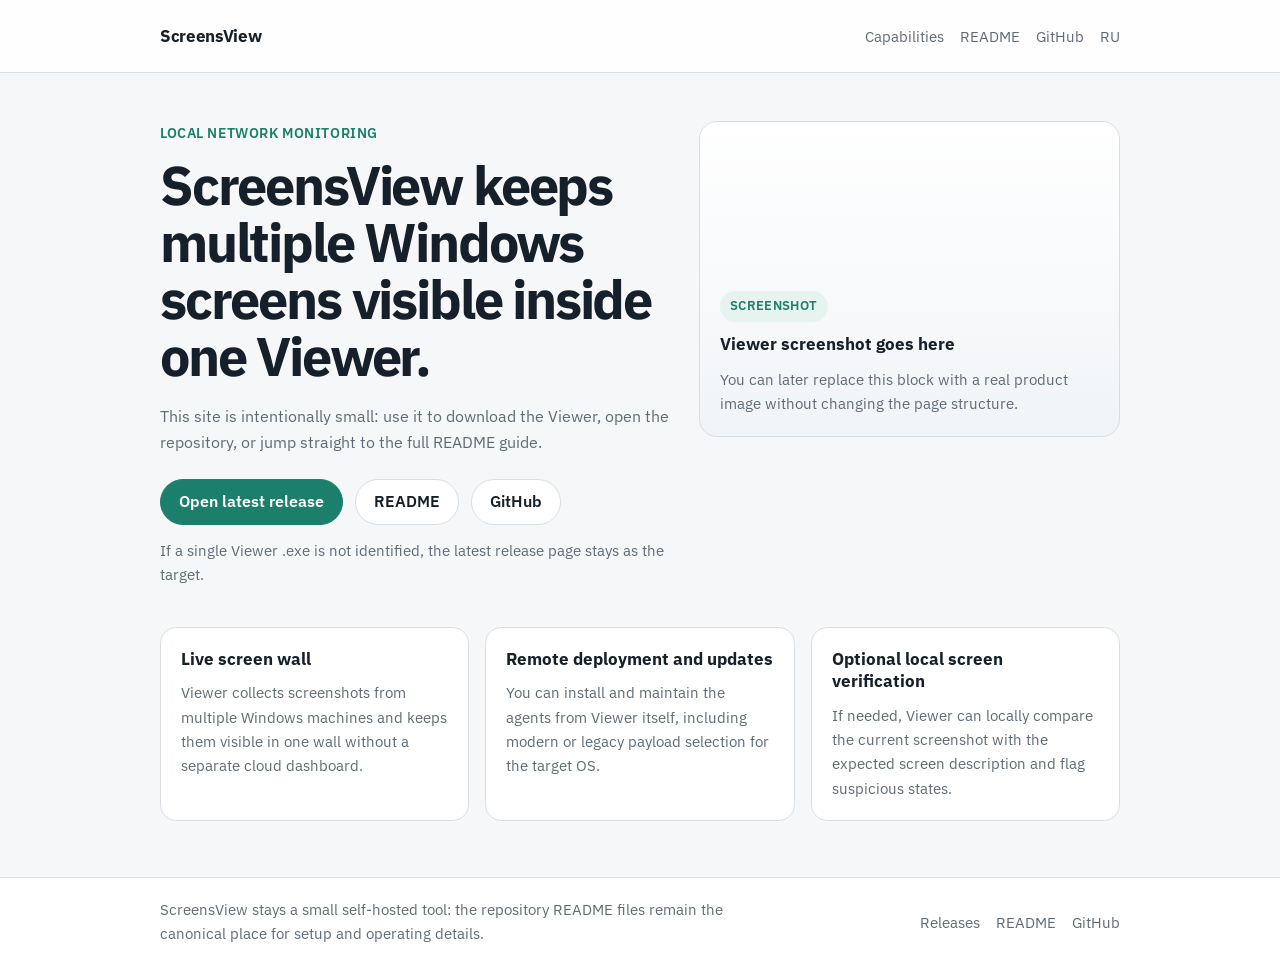
==== commit b98182b3: "feat: add hero screenshot placeholder Reserve space for a future product screenshot directly inside " ====
--- a/website/en/index.html
+++ b/website/en/index.html
@@ -30,20 +30,29 @@
 
   <main id="top" class="container page">
     <section class="hero" data-hero>
-      <p class="eyebrow">Local network monitoring</p>
-      <h1>ScreensView keeps multiple Windows screens visible inside one Viewer.</h1>
-      <p class="lead">
-        This site is intentionally small: use it to download the Viewer, open the repository, or jump straight to the full README guide.
-      </p>
-      <div class="cta-row" data-cta-row>
-        <a class="button button-primary" data-download-link data-dynamic-label="true" href="https://github.com/titanrain/ScreensView/releases">Download Viewer</a>
-        <a class="button button-secondary" href="https://github.com/titanrain/ScreensView/blob/master/README.en.md">README</a>
-        <a class="button button-secondary" href="https://github.com/titanrain/ScreensView">GitHub</a>
+      <div class="hero-copy">
+        <p class="eyebrow">Local network monitoring</p>
+        <h1>ScreensView keeps multiple Windows screens visible inside one Viewer.</h1>
+        <p class="lead">
+          This site is intentionally small: use it to download the Viewer, open the repository, or jump straight to the full README guide.
+        </p>
+        <div class="cta-row" data-cta-row>
+          <a class="button button-primary" data-download-link data-dynamic-label="true" href="https://github.com/titanrain/ScreensView/releases">Download Viewer</a>
+          <a class="button button-secondary" href="https://github.com/titanrain/ScreensView/blob/master/README.en.md">README</a>
+          <a class="button button-secondary" href="https://github.com/titanrain/ScreensView">GitHub</a>
+        </div>
+        <p class="download-status">
+          <span data-download-status>If a direct Viewer .exe is not found, the button opens the latest release page.</span>
+          <strong data-download-version hidden></strong>
+        </p>
       </div>
-      <p class="download-status">
-        <span data-download-status>If a direct Viewer .exe is not found, the button opens the latest release page.</span>
-        <strong data-download-version hidden></strong>
-      </p>
+      <figure class="screenshot-slot" data-screenshot-slot aria-label="Viewer screenshot placeholder">
+        <div class="screenshot-frame">
+          <span class="screenshot-badge">Screenshot</span>
+          <strong>Viewer screenshot goes here</strong>
+          <p>You can later replace this block with a real product image without changing the page structure.</p>
+        </div>
+      </figure>
     </section>
 
     <section class="capabilities" id="capabilities" data-capabilities>
--- a/website/assets/site.css
+++ b/website/assets/site.css
@@ -80,6 +80,13 @@
 }
 
 .hero {
+  display: grid;
+  grid-template-columns: minmax(0, 1.1fr) minmax(280px, 0.9fr);
+  gap: 24px;
+  align-items: start;
+}
+
+.hero-copy {
   max-width: 720px;
 }
 
@@ -143,6 +150,46 @@
   color: var(--text);
 }
 
+.screenshot-slot {
+  margin: 0;
+}
+
+.screenshot-frame {
+  display: grid;
+  gap: 12px;
+  min-height: 100%;
+  padding: 20px;
+  border: 1px solid var(--border);
+  border-radius: 18px;
+  background: linear-gradient(180deg, #ffffff, #f1f4f7);
+  aspect-ratio: 4 / 3;
+  align-content: end;
+}
+
+.screenshot-badge {
+  display: inline-flex;
+  width: fit-content;
+  padding: 5px 10px;
+  border-radius: 999px;
+  color: var(--accent);
+  background: var(--accent-soft);
+  font-size: 0.8rem;
+  font-weight: 600;
+  letter-spacing: 0.03em;
+  text-transform: uppercase;
+}
+
+.screenshot-frame strong {
+  font-size: 1.05rem;
+  line-height: 1.3;
+}
+
+.screenshot-frame p {
+  margin: 0;
+  color: var(--muted);
+  font-size: 0.94rem;
+}
+
 .capabilities {
   display: grid;
   grid-template-columns: repeat(3, minmax(0, 1fr));
@@ -196,6 +243,10 @@
     padding: 36px 0 48px;
   }
 
+  .hero {
+    grid-template-columns: 1fr;
+  }
+
   .capabilities {
     grid-template-columns: 1fr;
   }
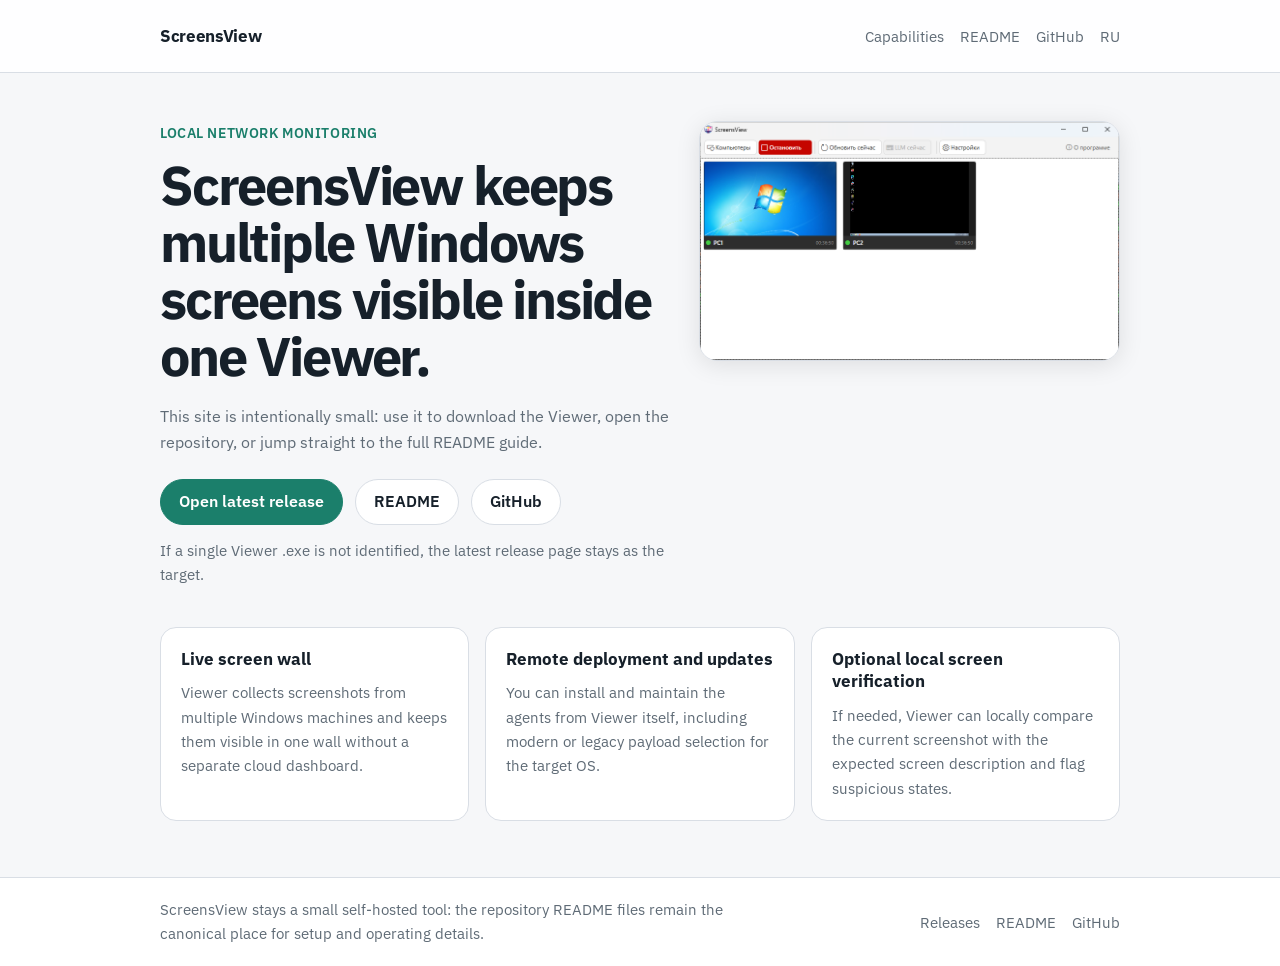
==== commit ac09f17a: "feat(website): add real Viewer screenshot to hero section" ====
--- a/website/en/index.html
+++ b/website/en/index.html
@@ -46,12 +46,8 @@
           <strong data-download-version hidden></strong>
         </p>
       </div>
-      <figure class="screenshot-slot" data-screenshot-slot aria-label="Viewer screenshot placeholder">
-        <div class="screenshot-frame">
-          <span class="screenshot-badge">Screenshot</span>
-          <strong>Viewer screenshot goes here</strong>
-          <p>You can later replace this block with a real product image without changing the page structure.</p>
-        </div>
+      <figure class="screenshot-slot" data-screenshot-slot aria-label="ScreensView Viewer screenshot">
+        <img src="../assets/screenshot.png" alt="ScreensView Viewer main window — screenshot wall showing multiple computers" width="856" loading="lazy">
       </figure>
     </section>
 
--- a/website/assets/site.css
+++ b/website/assets/site.css
@@ -152,6 +152,15 @@
 
 .screenshot-slot {
   margin: 0;
+}
+
+.screenshot-slot img {
+  display: block;
+  width: 100%;
+  height: auto;
+  border-radius: 18px;
+  border: 1px solid var(--border);
+  box-shadow: 0 4px 24px rgba(0,0,0,.10);
 }
 
 .screenshot-frame {
